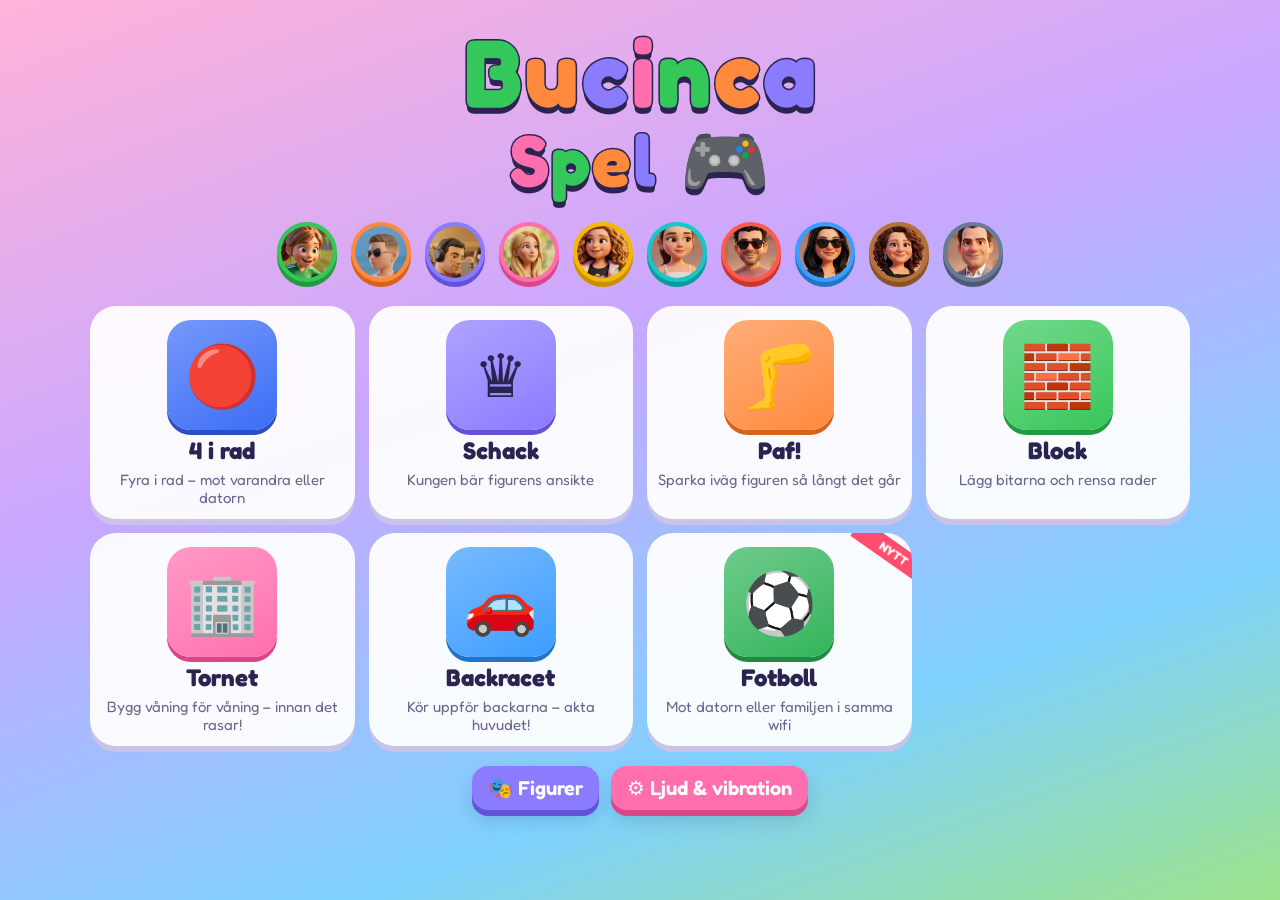
==== index.html @ 6a1100ef "Sex nya figurer Co-Authored-By: Claude Opus 5.5 <noreply@anthropic.com> Claude-Session: https://clau" ====
<!doctype html>
<html lang="sv">
<head>
<meta charset="utf-8">
<meta name="viewport" content="width=device-width,initial-scale=1,maximum-scale=1,user-scalable=no,viewport-fit=cover">
<title>Bucinca Spel</title>
<link rel="manifest" href="manifest.webmanifest">
<link rel="apple-touch-icon" href="icons/apple-touch-icon.png">
<link rel="icon" href="icons/favicon.png">
<meta name="apple-mobile-web-app-capable" content="yes">
<meta name="mobile-web-app-capable" content="yes">
<meta name="apple-mobile-web-app-status-bar-style" content="black-translucent">
<meta name="apple-mobile-web-app-title" content="Bucinca">
<meta name="theme-color" content="#8B7BFF">
<link rel="stylesheet" href="shared/style.css">
<style>
body{background:linear-gradient(160deg,#FFB3D9 0%,#C9A7FF 40%,#7FD1FF 75%,#9BE38A 100%)}
#hub{justify-content:flex-start;overflow-y:auto;padding-top:calc(var(--safe-t) + 10px)}
.games{display:grid;grid-template-columns:repeat(2,minmax(0,1fr));gap:14px;width:min(94vw,560px);padding-bottom:6px}
@media (min-aspect-ratio:5/4){.games{grid-template-columns:repeat(3,minmax(0,1fr));width:min(94vw,860px)}}
@media (min-width:900px) and (min-aspect-ratio:5/4){.games{grid-template-columns:repeat(4,minmax(0,1fr));width:min(96vw,1100px)}}
.game{--c:#FF8A3D;--d:#D9621A;background:var(--card);border-radius:26px;padding:14px 10px 12px;display:flex;flex-direction:column;align-items:center;gap:6px;
  box-shadow:0 6px 0 #C9C3E8;position:relative;transition:transform .15s;text-align:center;overflow:hidden}
.game:active{transform:scale(.95)}
.game .ic{width:clamp(70px,20vmin,110px);aspect-ratio:1;border-radius:24px;background:linear-gradient(150deg,color-mix(in srgb,var(--c) 70%,#fff),var(--c));
  box-shadow:0 5px 0 var(--d);display:grid;place-items:center;font-size:clamp(38px,11vmin,60px);animation:hop 1.6s ease-in-out infinite}
.game:nth-child(2) .ic{animation-delay:.2s}.game:nth-child(3) .ic{animation-delay:.4s}.game:nth-child(4) .ic{animation-delay:.6s}.game:nth-child(5) .ic{animation-delay:.8s}.game:nth-child(6) .ic{animation-delay:1s}.game:nth-child(7) .ic{animation-delay:1.2s}
.game b{font-size:clamp(18px,4.6vmin,24px)}
.game small{font-size:clamp(12px,3vmin,15px);color:var(--muted);line-height:1.2}
.game .best{font-size:clamp(12px,3vmin,14px);font-weight:600;color:var(--d)}
.game .new{position:absolute;top:10px;right:-28px;transform:rotate(35deg);background:#FF4D6D;color:#fff;font-size:12px;font-weight:700;padding:3px 30px}
.hubbtns{display:flex;gap:12px;flex-wrap:wrap;justify-content:center;padding-bottom:16px}
.hubbtns .btn{min-width:0}
#hub .logo .l1{font-size:clamp(44px,13vmin,96px)}
#hub .logo .l2{font-size:clamp(34px,10vmin,72px)}
#hub .dance .av{width:clamp(34px,7.5vmin,60px)}
@media (min-aspect-ratio:5/4) and (max-height:600px){
  #hub .logo{flex-direction:row;gap:14px;align-items:baseline}
  #hub .logo .l1{font-size:44px}#hub .logo .l2{font-size:40px}
  #hub .dance{display:none}
}
</style>
</head>
<body>
<div id="bg"></div>

<section id="hub" class="screen on">
  <div class="logo" id="logo"></div>
  <div class="dance" id="dance"></div>
  <div class="games" id="games"></div>
  <div class="hubbtns">
    <button class="btn purple small" id="toChars">🎭 Figurer</button>
    <button class="btn pink small" id="toSettings">⚙️ Ljud & vibration</button>
  </div>
</section>

<section id="chars" class="screen scroll">
  <div class="topbar"><button class="ibtn" data-back>⬅️</button><h2>Figurer 🎭</h2><span style="width:48px"></span></div>
  <div class="list" id="charList"></div>
</section>

<section id="settings" class="screen scroll">
  <div class="topbar"><button class="ibtn" data-back>⬅️</button><h2>Inställningar</h2><span style="width:48px"></span></div>
  <div class="list" id="setList"></div>
</section>

<div class="overlay" id="overlay"><div class="panel" id="panel"></div></div>
<div id="party"></div>
<canvas id="confetti"></canvas>

<script src="shared/core.js"></script>
<script src="hub.js"></script>
</body>
</html>
---- shared/style.css ----
/* Bucinca Spel – gemensamma stilar (knappar, skärmar, paneler, vinstfirande, listor) */

@font-face{font-family:'Fredoka';src:url('../fonts/fredoka.woff2') format('woff2');font-weight:300 700;font-display:block}
:root{
  --ink:#2B2350; --muted:#6B6390; --card:#ffffffee;
  --light:#FFF4DA; --dark:#8FB8FF; --frame:#2A4FC4;
  --safe-t:max(14px,env(safe-area-inset-top)); --safe-b:max(14px,env(safe-area-inset-bottom));
  --safe-l:max(14px,env(safe-area-inset-left)); --safe-r:max(14px,env(safe-area-inset-right));
}
*{box-sizing:border-box;-webkit-tap-highlight-color:transparent;-webkit-touch-callout:none;-webkit-user-select:none;user-select:none}
html,body{margin:0;height:100%;overflow:hidden;overscroll-behavior:none;font-family:'Fredoka',system-ui,sans-serif;color:var(--ink);touch-action:manipulation}
body{background:linear-gradient(170deg,#7FD1FF 0%,#B9E8FF 55%,#9BE38A 100%)}
button{font-family:inherit;color:inherit;border:0;cursor:pointer}
img{-webkit-user-drag:none}

#bg{position:fixed;inset:0;overflow:hidden;pointer-events:none}
#bg i{position:absolute;bottom:-120px;border-radius:50%;background:#ffffff33;animation:rise linear infinite}
@keyframes rise{to{transform:translateY(-130vh) translateX(var(--dx))}}

.screen{position:absolute;inset:0;display:none;flex-direction:column;align-items:center;justify-content:center;
  padding:var(--safe-t) var(--safe-r) var(--safe-b) var(--safe-l);gap:14px}
.screen.on{display:flex;animation:screenIn .35s cubic-bezier(.2,1.4,.4,1)}
@keyframes screenIn{from{opacity:0;transform:scale(.94)}}
.scroll{overflow-y:auto;justify-content:flex-start}

.btn{--c:#FF8A3D;--d:#D9621A;background:var(--c);color:#fff;font-size:clamp(18px,4.6vmin,26px);font-weight:600;
  padding:14px 26px;border-radius:22px;box-shadow:0 6px 0 var(--d),0 10px 20px #0002;transition:transform .08s,box-shadow .08s;
  display:flex;align-items:center;justify-content:center;gap:10px;min-width:min(78vw,340px)}
.btn:active{transform:translateY(5px);box-shadow:0 1px 0 var(--d),0 4px 10px #0002}
.btn.green{--c:#34C759;--d:#219A40}.btn.purple{--c:#8B7BFF;--d:#6252D9}.btn.pink{--c:#FF6FAE;--d:#D94788}
.btn.blue{--c:#3B9DFF;--d:#2373C9}.btn.white{--c:#fff;--d:#C9C3E8;color:var(--ink)}
.btn.small{min-width:0;font-size:clamp(15px,3.6vmin,20px);padding:10px 16px;border-radius:16px}
.btn:disabled{filter:grayscale(.8);opacity:.55}
.ibtn{width:48px;height:48px;border-radius:16px;background:var(--card);font-size:24px;box-shadow:0 4px 0 #C9C3E8;display:grid;place-items:center;flex:none}
.ibtn:active{transform:translateY(3px);box-shadow:0 1px 0 #C9C3E8}
.topbar{position:absolute;top:var(--safe-t);left:var(--safe-l);right:var(--safe-r);display:flex;justify-content:space-between;align-items:center;z-index:5}
h2{margin:0;font-size:clamp(24px,6vmin,38px);text-align:center;text-shadow:0 3px 0 #fff8}

.logo{display:flex;flex-direction:column;align-items:center;font-weight:700;line-height:1;margin-bottom:6px}
.logo>div{display:flex;gap:2px}
.logo .l1{font-size:clamp(46px,14vmin,104px)}
.logo .l2{font-size:clamp(40px,12vmin,90px);margin-top:4px}
.logo span{display:inline-block;color:#fff;-webkit-text-stroke:3px var(--ink);paint-order:stroke fill;animation:bob 1.6s ease-in-out infinite;text-shadow:0 6px 0 var(--ink)}
.logo .sp{width:.3em}
@keyframes bob{50%{transform:translateY(-10px) rotate(-4deg)}}
.dance{display:flex;flex-wrap:wrap;justify-content:center;gap:min(2.5vw,14px);margin:6px 0 10px;max-width:96vw}
.dance .av{width:clamp(40px,8.5vmin,70px);animation:hop 1.2s ease-in-out infinite}
@keyframes hop{0%,100%{transform:translateY(0) rotate(0)}30%{transform:translateY(-16px) rotate(-8deg)}60%{transform:translateY(0) rotate(6deg)}}
.menu{display:flex;flex-direction:column;gap:16px;align-items:center}

.av{aspect-ratio:1;border-radius:50%;overflow:hidden;background:var(--c,#ccc);border:4px solid var(--c,#fff);box-shadow:0 5px 0 var(--d,#0003);flex:none}
.av img{width:100%;height:100%;object-fit:cover;display:block;border-radius:50%}

.levels{display:flex;flex-direction:column;gap:16px;align-items:center}
.levels .btn{flex-direction:column;gap:0;padding:12px 26px}
.levels .btn small{font-size:.62em;font-weight:400;opacity:.92}

.chars{display:grid;grid-template-columns:repeat(3,minmax(0,1fr));gap:10px;width:min(96vw,560px)}
@media (min-aspect-ratio:5/4){.chars{grid-template-columns:repeat(5,minmax(0,1fr));width:min(96vw,1000px)}}
.screen:has(.chars){overflow-y:auto;justify-content:safe center}
.char{background:var(--card);border-radius:26px;padding:10px 6px 8px;display:flex;flex-direction:column;align-items:center;gap:4px;
  box-shadow:0 6px 0 #C9C3E8;position:relative;transition:transform .15s}
.char .av{width:min(66%,17dvh)}
.char b{font-size:clamp(14px,3.4vmin,20px)}
.char:active{transform:scale(.96)}
.char.taken{opacity:.45;filter:grayscale(.6)}
.char.taken::after{content:attr(data-tag);position:absolute;top:10px;right:10px;background:var(--ink);color:#fff;font-size:13px;padding:3px 9px;border-radius:10px}
.char.pick{animation:picked .5s}
@keyframes picked{40%{transform:scale(1.12) rotate(-4deg)}}
.hint-txt{color:var(--muted);font-size:clamp(14px,3.4vmin,18px);margin:0;text-align:center}

/* paneler */
.overlay{position:fixed;inset:0;background:#2B235088;display:none;align-items:center;justify-content:center;z-index:50;padding:20px}
.overlay.on{display:flex;animation:fade .25s}
@keyframes fade{from{opacity:0}}
.panel{background:#fff;border-radius:32px;padding:26px 24px 24px;display:flex;flex-direction:column;align-items:center;gap:14px;
  width:min(92vw,440px);max-height:92dvh;overflow-y:auto;box-shadow:0 12px 0 #C9C3E8,0 20px 40px #0004;animation:popin .45s cubic-bezier(.2,1.6,.4,1)}
@keyframes popin{from{transform:scale(.5) rotate(-6deg);opacity:0}}
.win-av{position:relative;width:min(44vw,180px);margin-top:20px;margin-bottom:12px}
.win-av .av{width:100%;animation:wiggle .6s ease-in-out infinite}
.crown{position:absolute;top:-34%;left:50%;transform:translateX(-50%) rotate(-10deg);font-size:min(16vw,64px);animation:bob 1s ease-in-out infinite}
.panel h3{margin:0;font-size:clamp(26px,7vmin,40px);text-align:center;line-height:1.1}
.panel p{margin:0;color:var(--muted);text-align:center;font-size:18px}
.score-big{font-size:34px;font-weight:700;display:flex;gap:16px;align-items:center}
#confetti{position:fixed;inset:0;pointer-events:none;z-index:70}

/* vinstfirande */
#party{position:fixed;inset:0;z-index:65;display:none;overflow:hidden;
  background:radial-gradient(circle at 50% 62%,color-mix(in srgb,var(--c) 55%,#fff) 0%,var(--c) 45%,var(--d) 100%)}
#party.on{display:block;animation:fade .3s}
#party.out{animation:partyOut .45s forwards}
@keyframes partyOut{to{opacity:0;transform:scale(1.08)}}
#party .rays{position:absolute;left:50%;top:62%;width:220vmax;height:220vmax;
  background:repeating-conic-gradient(#ffffff38 0 9deg,transparent 9deg 18deg);transform:translate(-50%,-50%);animation:spin 10s linear infinite}
@keyframes spin{to{transform:translate(-50%,-50%) rotate(360deg)}}
#party .ptitle{position:absolute;top:max(5%,env(safe-area-inset-top));left:0;right:0;display:flex;justify-content:center;flex-wrap:wrap;gap:2px;
  font-size:clamp(38px,11vmin,96px);font-weight:700;color:#fff;-webkit-text-stroke:4px var(--ink);paint-order:stroke fill;text-shadow:0 7px 0 var(--ink);z-index:3;padding:0 12px}
#party .ptitle span{display:inline-block;animation:letterIn .5s cubic-bezier(.2,1.8,.4,1) both,bob 1.2s ease-in-out .9s infinite}
#party .ptitle .sp{width:.3em}
@keyframes letterIn{from{transform:translateY(-120%) scale(.3) rotate(-20deg);opacity:0}}
#party .psub{position:absolute;top:calc(max(5%,env(safe-area-inset-top)) + clamp(50px,14vmin,118px));left:0;right:0;text-align:center;color:#fff;
  font-weight:700;font-size:clamp(20px,5vmin,40px);text-shadow:0 3px 0 #0004;z-index:3;animation:fade .5s .8s both}
#party .pfig{position:absolute;left:50%;bottom:4dvh;height:min(62dvh,120vw);transform:translateX(-50%);
  animation:figIn .8s cubic-bezier(.2,1.5,.4,1) both;display:flex;justify-content:center}
@keyframes figIn{0%{transform:translateX(-50%) translateY(110%) scale(.6) rotate(-12deg)}100%{transform:translateX(-50%)}}
#party .pjump{position:relative;height:100%;transform-origin:50% 100%;animation:jump .8s ease-in-out .8s infinite}
@keyframes jump{0%,100%{transform:translateY(0) scale(1,1)}12%{transform:translateY(0) scale(1.06,.92)}
  45%{transform:translateY(-13%) scale(.97,1.04) rotate(-5deg)}75%{transform:translateY(0) scale(1.04,.95) rotate(4deg)}}
#party .pjump img{height:100%;max-width:92vw;object-fit:contain;display:block}
#party .pjump img:not(.photo){filter:drop-shadow(4px 0 0 #fff) drop-shadow(-4px 0 0 #fff) drop-shadow(0 4px 0 #fff) drop-shadow(0 -4px 0 #fff) drop-shadow(0 14px 20px #0005)}
#party .pjump img.photo{height:auto;max-height:100%;margin-top:auto;border-radius:28px;border:6px solid #fff;box-shadow:0 14px 30px #0005}
#party .pshadow{position:absolute;bottom:-2%;left:50%;width:70%;height:5%;transform:translateX(-50%);border-radius:50%;background:#0003;animation:shadow .8s ease-in-out .8s infinite}
@keyframes shadow{45%{transform:translateX(-50%) scale(.7);opacity:.5}}
#party .star{position:absolute;left:50%;top:40%;font-size:clamp(28px,7vmin,56px);z-index:2;opacity:0;animation:orbit 1.8s ease-out infinite}
@keyframes orbit{0%{transform:translate(-50%,-50%) rotate(var(--a)) translateX(10%) scale(.3);opacity:0}
  25%{opacity:1}100%{transform:translate(-50%,-50%) rotate(calc(var(--a) + 60deg)) translateX(min(42vw,30dvh)) rotate(calc(-1 * var(--a))) scale(1.2);opacity:0}}
#party .pskip{position:absolute;bottom:max(10px,env(safe-area-inset-bottom));left:0;right:0;text-align:center;color:#fff;font-weight:600;opacity:.8;margin:0;
  text-shadow:0 2px 0 #0004;animation:fade 1s 1.5s both}

/* inställningar & statistik */
.list{width:min(94vw,620px);display:flex;flex-direction:column;gap:12px;margin-top:64px;padding-bottom:20px}
.row{background:var(--card);border-radius:22px;padding:14px 16px;display:flex;align-items:center;gap:12px;box-shadow:0 5px 0 #C9C3E8}
.row .grow{flex:1;min-width:0}
.row h4{margin:0 0 4px;font-size:20px}
.row p.small-note{margin:0;font-size:14px;color:var(--muted)}
.row .av{width:64px;cursor:pointer}
.row input[type=text]{width:100%;font:inherit;font-size:19px;font-weight:600;border:3px solid #E4E0F7;border-radius:14px;padding:6px 10px;color:var(--ink);-webkit-user-select:text;user-select:text}
.row .acts{display:flex;gap:8px;margin-top:8px;flex-wrap:wrap}
.toggle{width:62px;height:36px;border-radius:20px;background:#D6D1EE;position:relative;transition:background .2s;flex:none}
.toggle::after{content:"";position:absolute;top:4px;left:4px;width:28px;height:28px;border-radius:50%;background:#fff;box-shadow:0 2px 4px #0003;transition:left .2s}
.toggle.on{background:#34C759}.toggle.on::after{left:30px}
.swatches{display:flex;gap:10px;flex-wrap:wrap}
.sw{width:44px;height:44px;border-radius:12px;border:4px solid #fff;box-shadow:0 0 0 2px #D6D1EE;overflow:hidden;display:grid;grid-template-columns:1fr 1fr;padding:0}
.sw i{display:block}
.sw.on{box-shadow:0 0 0 4px var(--ink)}
.sec{font-weight:700;font-size:18px;margin:8px 4px 0;color:var(--ink)}
table{width:100%;border-collapse:collapse;font-size:18px}
td,th{padding:6px 4px;text-align:center}
th{color:var(--muted);font-weight:500;font-size:15px}
td:first-child,th:first-child{text-align:left}
.bar{height:12px;border-radius:6px;background:var(--c);min-width:4px}
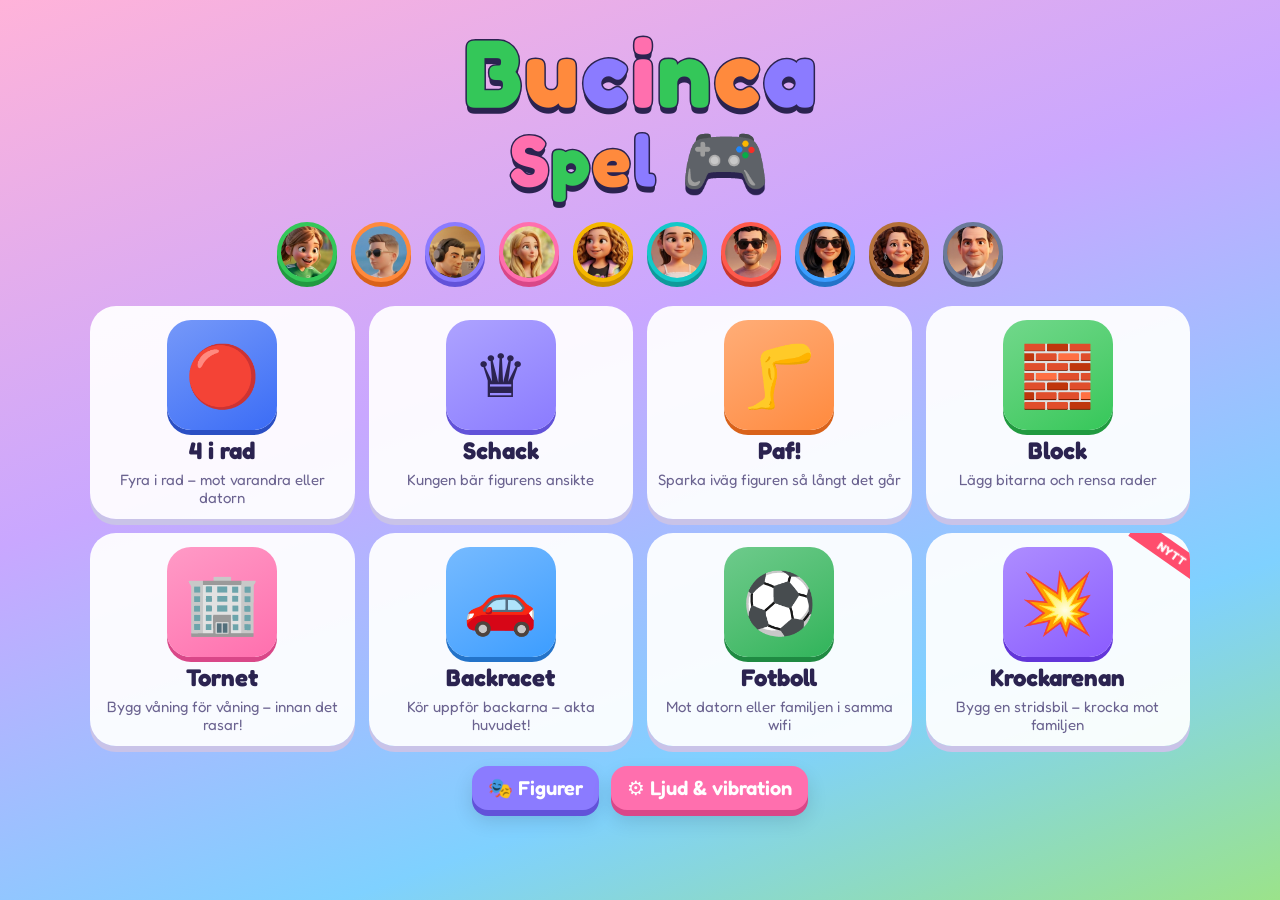
==== commit 059cd4da: "Krockarenan Co-Authored-By: Claude Opus 5.5 <noreply@anthropic.com> Claude-Session: https://claude.a" ====
--- a/index.html
+++ b/index.html
@@ -24,7 +24,7 @@
 .game:active{transform:scale(.95)}
 .game .ic{width:clamp(70px,20vmin,110px);aspect-ratio:1;border-radius:24px;background:linear-gradient(150deg,color-mix(in srgb,var(--c) 70%,#fff),var(--c));
   box-shadow:0 5px 0 var(--d);display:grid;place-items:center;font-size:clamp(38px,11vmin,60px);animation:hop 1.6s ease-in-out infinite}
-.game:nth-child(2) .ic{animation-delay:.2s}.game:nth-child(3) .ic{animation-delay:.4s}.game:nth-child(4) .ic{animation-delay:.6s}.game:nth-child(5) .ic{animation-delay:.8s}.game:nth-child(6) .ic{animation-delay:1s}.game:nth-child(7) .ic{animation-delay:1.2s}
+.game:nth-child(2) .ic{animation-delay:.2s}.game:nth-child(3) .ic{animation-delay:.4s}.game:nth-child(4) .ic{animation-delay:.6s}.game:nth-child(5) .ic{animation-delay:.8s}.game:nth-child(6) .ic{animation-delay:1s}.game:nth-child(7) .ic{animation-delay:1.2s}.game:nth-child(8) .ic{animation-delay:1.4s}
 .game b{font-size:clamp(18px,4.6vmin,24px)}
 .game small{font-size:clamp(12px,3vmin,15px);color:var(--muted);line-height:1.2}
 .game .best{font-size:clamp(12px,3vmin,14px);font-weight:600;color:var(--d)}
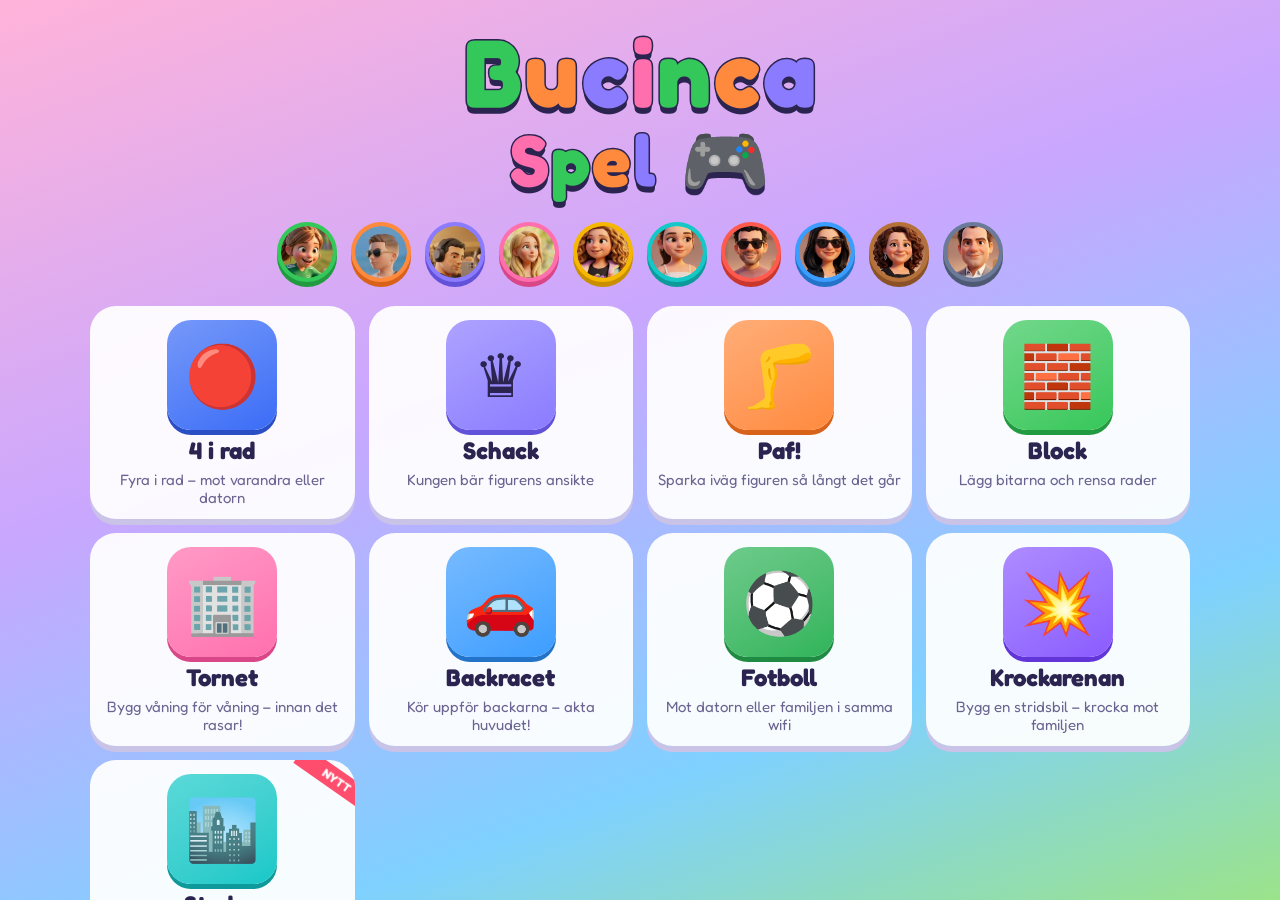
==== commit e1880a50: "Staden Co-Authored-By: Claude Opus 5.5 <noreply@anthropic.com> Claude-Session: https://claude.ai/cod" ====
--- a/index.html
+++ b/index.html
@@ -24,7 +24,7 @@
 .game:active{transform:scale(.95)}
 .game .ic{width:clamp(70px,20vmin,110px);aspect-ratio:1;border-radius:24px;background:linear-gradient(150deg,color-mix(in srgb,var(--c) 70%,#fff),var(--c));
   box-shadow:0 5px 0 var(--d);display:grid;place-items:center;font-size:clamp(38px,11vmin,60px);animation:hop 1.6s ease-in-out infinite}
-.game:nth-child(2) .ic{animation-delay:.2s}.game:nth-child(3) .ic{animation-delay:.4s}.game:nth-child(4) .ic{animation-delay:.6s}.game:nth-child(5) .ic{animation-delay:.8s}.game:nth-child(6) .ic{animation-delay:1s}.game:nth-child(7) .ic{animation-delay:1.2s}.game:nth-child(8) .ic{animation-delay:1.4s}
+.game:nth-child(2) .ic{animation-delay:.2s}.game:nth-child(3) .ic{animation-delay:.4s}.game:nth-child(4) .ic{animation-delay:.6s}.game:nth-child(5) .ic{animation-delay:.8s}.game:nth-child(6) .ic{animation-delay:1s}.game:nth-child(7) .ic{animation-delay:1.2s}.game:nth-child(8) .ic{animation-delay:1.4s}.game:nth-child(9) .ic{animation-delay:1.6s}
 .game b{font-size:clamp(18px,4.6vmin,24px)}
 .game small{font-size:clamp(12px,3vmin,15px);color:var(--muted);line-height:1.2}
 .game .best{font-size:clamp(12px,3vmin,14px);font-weight:600;color:var(--d)}
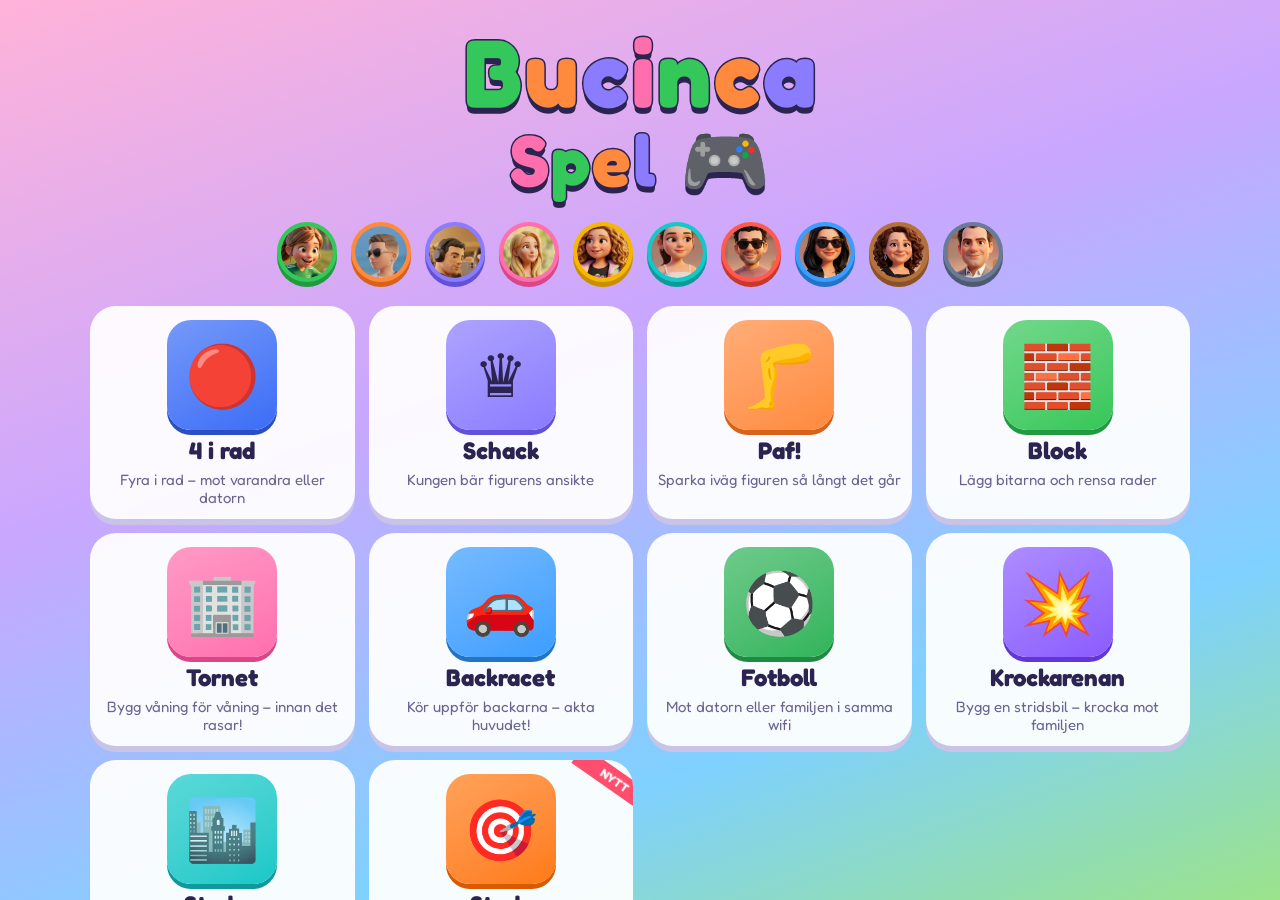
==== commit d5f38fa7: "Studs (Peggle-likt) Co-Authored-By: Claude Opus 5.5 <noreply@anthropic.com> Claude-Session: https://" ====
--- a/index.html
+++ b/index.html
@@ -24,7 +24,7 @@
 .game:active{transform:scale(.95)}
 .game .ic{width:clamp(70px,20vmin,110px);aspect-ratio:1;border-radius:24px;background:linear-gradient(150deg,color-mix(in srgb,var(--c) 70%,#fff),var(--c));
   box-shadow:0 5px 0 var(--d);display:grid;place-items:center;font-size:clamp(38px,11vmin,60px);animation:hop 1.6s ease-in-out infinite}
-.game:nth-child(2) .ic{animation-delay:.2s}.game:nth-child(3) .ic{animation-delay:.4s}.game:nth-child(4) .ic{animation-delay:.6s}.game:nth-child(5) .ic{animation-delay:.8s}.game:nth-child(6) .ic{animation-delay:1s}.game:nth-child(7) .ic{animation-delay:1.2s}.game:nth-child(8) .ic{animation-delay:1.4s}.game:nth-child(9) .ic{animation-delay:1.6s}
+.game:nth-child(2) .ic{animation-delay:.2s}.game:nth-child(3) .ic{animation-delay:.4s}.game:nth-child(4) .ic{animation-delay:.6s}.game:nth-child(5) .ic{animation-delay:.8s}.game:nth-child(6) .ic{animation-delay:1s}.game:nth-child(7) .ic{animation-delay:1.2s}.game:nth-child(8) .ic{animation-delay:1.4s}.game:nth-child(9) .ic{animation-delay:1.6s}.game:nth-child(10) .ic{animation-delay:1.8s}
 .game b{font-size:clamp(18px,4.6vmin,24px)}
 .game small{font-size:clamp(12px,3vmin,15px);color:var(--muted);line-height:1.2}
 .game .best{font-size:clamp(12px,3vmin,14px);font-weight:600;color:var(--d)}
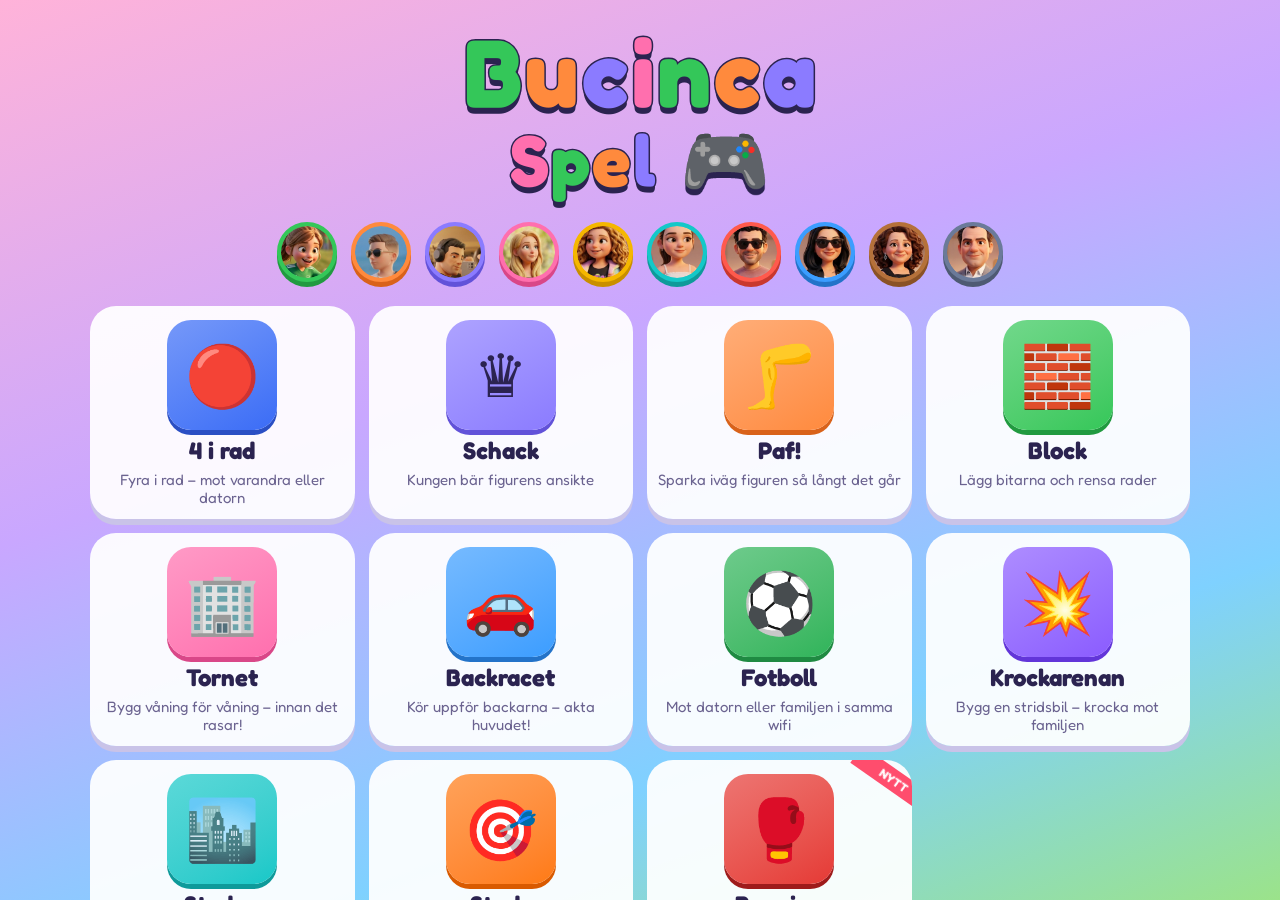
==== commit 3da42bd6: "Boxning Co-Authored-By: Claude Opus 5.5 <noreply@anthropic.com> Claude-Session: https://claude.ai/co" ====
--- a/index.html
+++ b/index.html
@@ -24,7 +24,7 @@
 .game:active{transform:scale(.95)}
 .game .ic{width:clamp(70px,20vmin,110px);aspect-ratio:1;border-radius:24px;background:linear-gradient(150deg,color-mix(in srgb,var(--c) 70%,#fff),var(--c));
   box-shadow:0 5px 0 var(--d);display:grid;place-items:center;font-size:clamp(38px,11vmin,60px);animation:hop 1.6s ease-in-out infinite}
-.game:nth-child(2) .ic{animation-delay:.2s}.game:nth-child(3) .ic{animation-delay:.4s}.game:nth-child(4) .ic{animation-delay:.6s}.game:nth-child(5) .ic{animation-delay:.8s}.game:nth-child(6) .ic{animation-delay:1s}.game:nth-child(7) .ic{animation-delay:1.2s}.game:nth-child(8) .ic{animation-delay:1.4s}.game:nth-child(9) .ic{animation-delay:1.6s}.game:nth-child(10) .ic{animation-delay:1.8s}
+.game:nth-child(2) .ic{animation-delay:.2s}.game:nth-child(3) .ic{animation-delay:.4s}.game:nth-child(4) .ic{animation-delay:.6s}.game:nth-child(5) .ic{animation-delay:.8s}.game:nth-child(6) .ic{animation-delay:1s}.game:nth-child(7) .ic{animation-delay:1.2s}.game:nth-child(8) .ic{animation-delay:1.4s}.game:nth-child(9) .ic{animation-delay:1.6s}.game:nth-child(10) .ic{animation-delay:1.8s}.game:nth-child(11) .ic{animation-delay:2s}
 .game b{font-size:clamp(18px,4.6vmin,24px)}
 .game small{font-size:clamp(12px,3vmin,15px);color:var(--muted);line-height:1.2}
 .game .best{font-size:clamp(12px,3vmin,14px);font-weight:600;color:var(--d)}
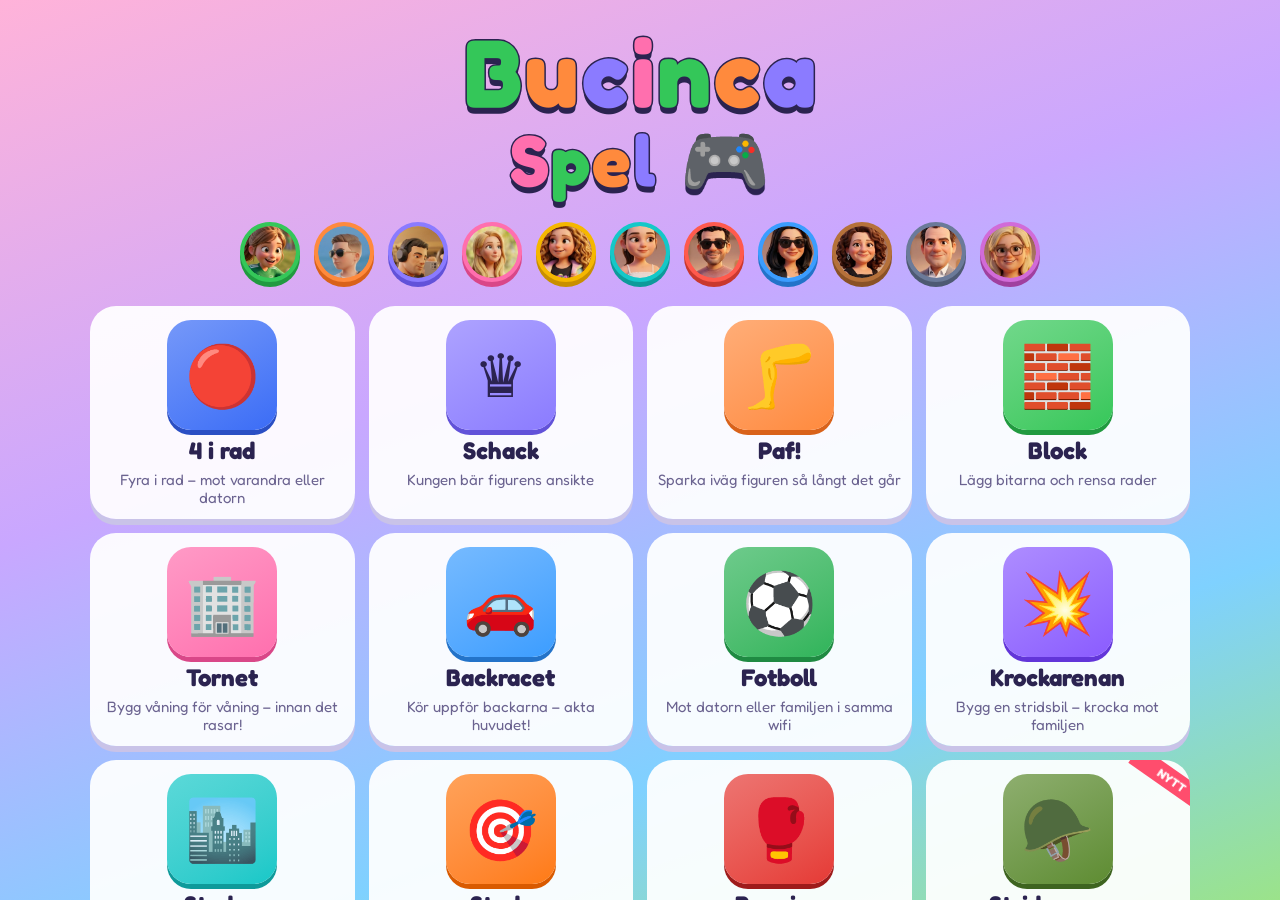
==== commit 1aa8da10: "Stridsvagnar Co-Authored-By: Claude Opus 5.5 <noreply@anthropic.com> Claude-Session: https://claude." ====
--- a/index.html
+++ b/index.html
@@ -24,7 +24,7 @@
 .game:active{transform:scale(.95)}
 .game .ic{width:clamp(70px,20vmin,110px);aspect-ratio:1;border-radius:24px;background:linear-gradient(150deg,color-mix(in srgb,var(--c) 70%,#fff),var(--c));
   box-shadow:0 5px 0 var(--d);display:grid;place-items:center;font-size:clamp(38px,11vmin,60px);animation:hop 1.6s ease-in-out infinite}
-.game:nth-child(2) .ic{animation-delay:.2s}.game:nth-child(3) .ic{animation-delay:.4s}.game:nth-child(4) .ic{animation-delay:.6s}.game:nth-child(5) .ic{animation-delay:.8s}.game:nth-child(6) .ic{animation-delay:1s}.game:nth-child(7) .ic{animation-delay:1.2s}.game:nth-child(8) .ic{animation-delay:1.4s}.game:nth-child(9) .ic{animation-delay:1.6s}.game:nth-child(10) .ic{animation-delay:1.8s}.game:nth-child(11) .ic{animation-delay:2s}
+.game:nth-child(2) .ic{animation-delay:.2s}.game:nth-child(3) .ic{animation-delay:.4s}.game:nth-child(4) .ic{animation-delay:.6s}.game:nth-child(5) .ic{animation-delay:.8s}.game:nth-child(6) .ic{animation-delay:1s}.game:nth-child(7) .ic{animation-delay:1.2s}.game:nth-child(8) .ic{animation-delay:1.4s}.game:nth-child(9) .ic{animation-delay:1.6s}.game:nth-child(10) .ic{animation-delay:1.8s}.game:nth-child(11) .ic{animation-delay:2s}.game:nth-child(12) .ic{animation-delay:2.2s}
 .game b{font-size:clamp(18px,4.6vmin,24px)}
 .game small{font-size:clamp(12px,3vmin,15px);color:var(--muted);line-height:1.2}
 .game .best{font-size:clamp(12px,3vmin,14px);font-weight:600;color:var(--d)}
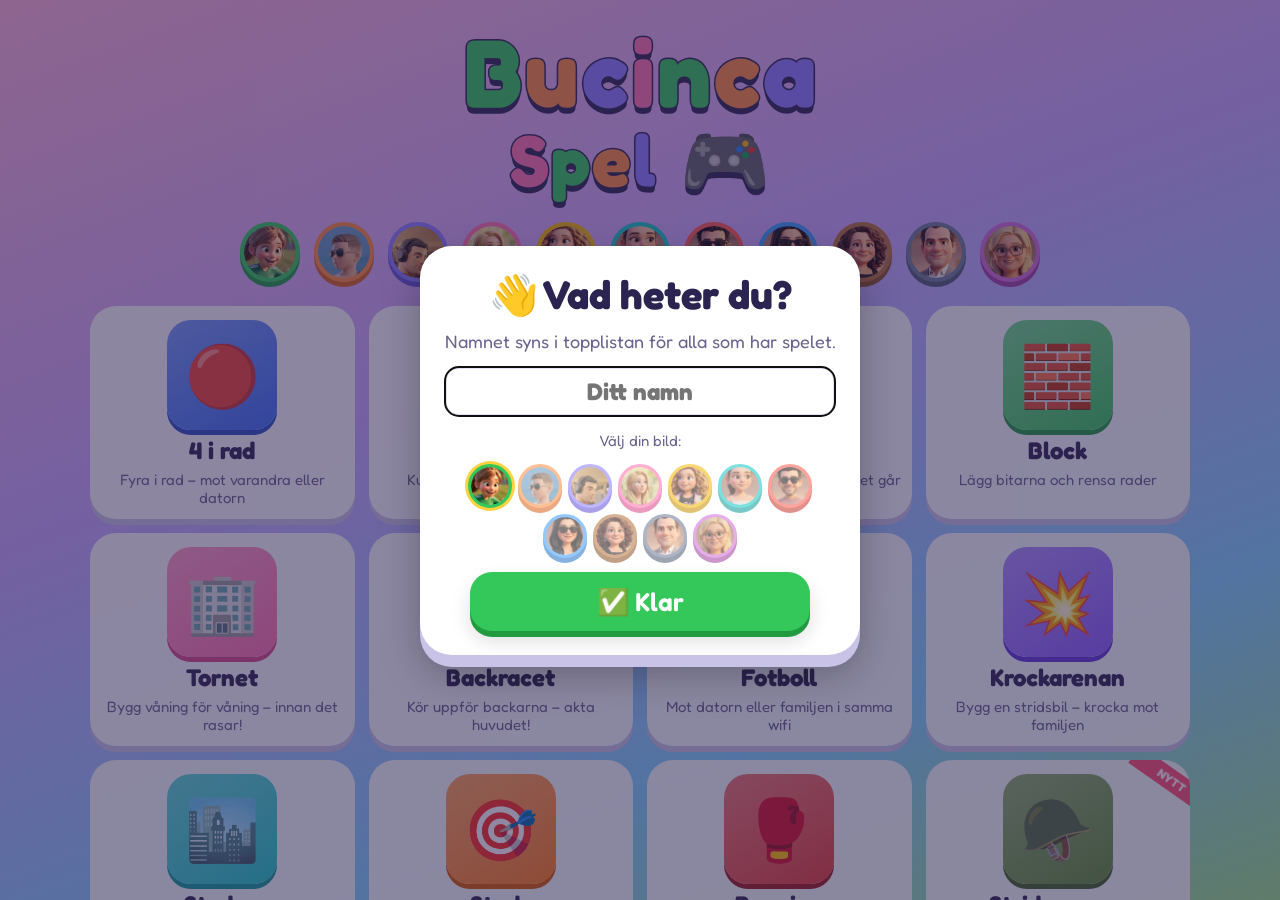
==== commit 17e412e7: "Topplista och uppdatera-knapp Co-Authored-By: Claude Opus 5.5 <noreply@anthropic.com> Claude-Session" ====
--- a/index.html
+++ b/index.html
@@ -31,6 +31,23 @@
 .game .new{position:absolute;top:10px;right:-28px;transform:rotate(35deg);background:#FF4D6D;color:#fff;font-size:12px;font-weight:700;padding:3px 30px}
 .hubbtns{display:flex;gap:12px;flex-wrap:wrap;justify-content:center;padding-bottom:16px}
 .hubbtns .btn{min-width:0}
+.upbar{position:fixed;left:50%;transform:translateX(-50%);bottom:max(14px,env(safe-area-inset-bottom));z-index:20;background:#2B2350;color:#fff;border-radius:18px;padding:8px 10px 8px 16px;display:flex;align-items:center;gap:10px;font-weight:600;box-shadow:0 6px 0 #0004;max-width:94vw}
+.upbar .btn{min-width:0;padding:8px 14px;font-size:15px}
+.tops{width:min(96vw,980px);margin-top:64px;padding-bottom:20px;display:grid;grid-template-columns:repeat(auto-fill,minmax(min(100%,300px),1fr));gap:12px}
+.tcard{background:var(--card);border-radius:22px;padding:10px 12px;box-shadow:0 5px 0 #C9C3E8;display:flex;flex-direction:column;gap:6px}
+.tcard h4{margin:0;font-size:17px}
+.trow{display:flex;align-items:center;gap:8px;background:#F6F4FF;border-radius:12px;padding:4px 10px;font-weight:600}
+.trow .av{width:30px;border-width:2px;flex:none}
+.trow span{flex:1;min-width:0;overflow:hidden;text-overflow:ellipsis;white-space:nowrap}
+.trow b{white-space:nowrap}
+.trow.me{box-shadow:0 0 0 3px #FFD23F;background:#FFF8D6}
+.trow span.m{flex:none;width:28px;text-align:center}
+.tnote{grid-column:1/-1;text-align:center;color:#fff;font-weight:600;text-shadow:0 1px 0 #0006}
+.figpick{display:flex;flex-wrap:wrap;gap:6px;justify-content:center}
+.figpick button{border-radius:50%;padding:0;background:none}
+.figpick .av{width:44px;border-width:3px;opacity:.55}
+.figpick button.on .av{opacity:1;box-shadow:0 0 0 3px #FFD23F}
+.nameIn{font:inherit;font-size:24px;font-weight:700;text-align:center;width:100%;border:3px solid #E4E0F7;border-radius:14px;padding:8px;-webkit-user-select:text;user-select:text}
 #hub .logo .l1{font-size:clamp(44px,13vmin,96px)}
 #hub .logo .l2{font-size:clamp(34px,10vmin,72px)}
 #hub .dance .av{width:clamp(34px,7.5vmin,60px)}
@@ -49,9 +66,16 @@
   <div class="dance" id="dance"></div>
   <div class="games" id="games"></div>
   <div class="hubbtns">
+    <button class="btn green small" id="toTop">🏆 Topplista</button>
     <button class="btn purple small" id="toChars">🎭 Figurer</button>
     <button class="btn pink small" id="toSettings">⚙️ Ljud & vibration</button>
+    <button class="btn blue small" id="toCode">🌍 Gå med med kod</button>
   </div>
+</section>
+
+<section id="top" class="screen scroll">
+  <div class="topbar"><button class="ibtn" data-back>⬅️</button><h2>Topplista 🏆</h2><button class="ibtn" id="topRe">🔄</button></div>
+  <div class="tops" id="topList"></div>
 </section>
 
 <section id="chars" class="screen scroll">
@@ -69,6 +93,8 @@
 <canvas id="confetti"></canvas>
 
 <script src="shared/core.js"></script>
+<script src="shared/net.js"></script>
+<script src="shared/hs.js"></script>
 <script src="hub.js"></script>
 </body>
 </html>
